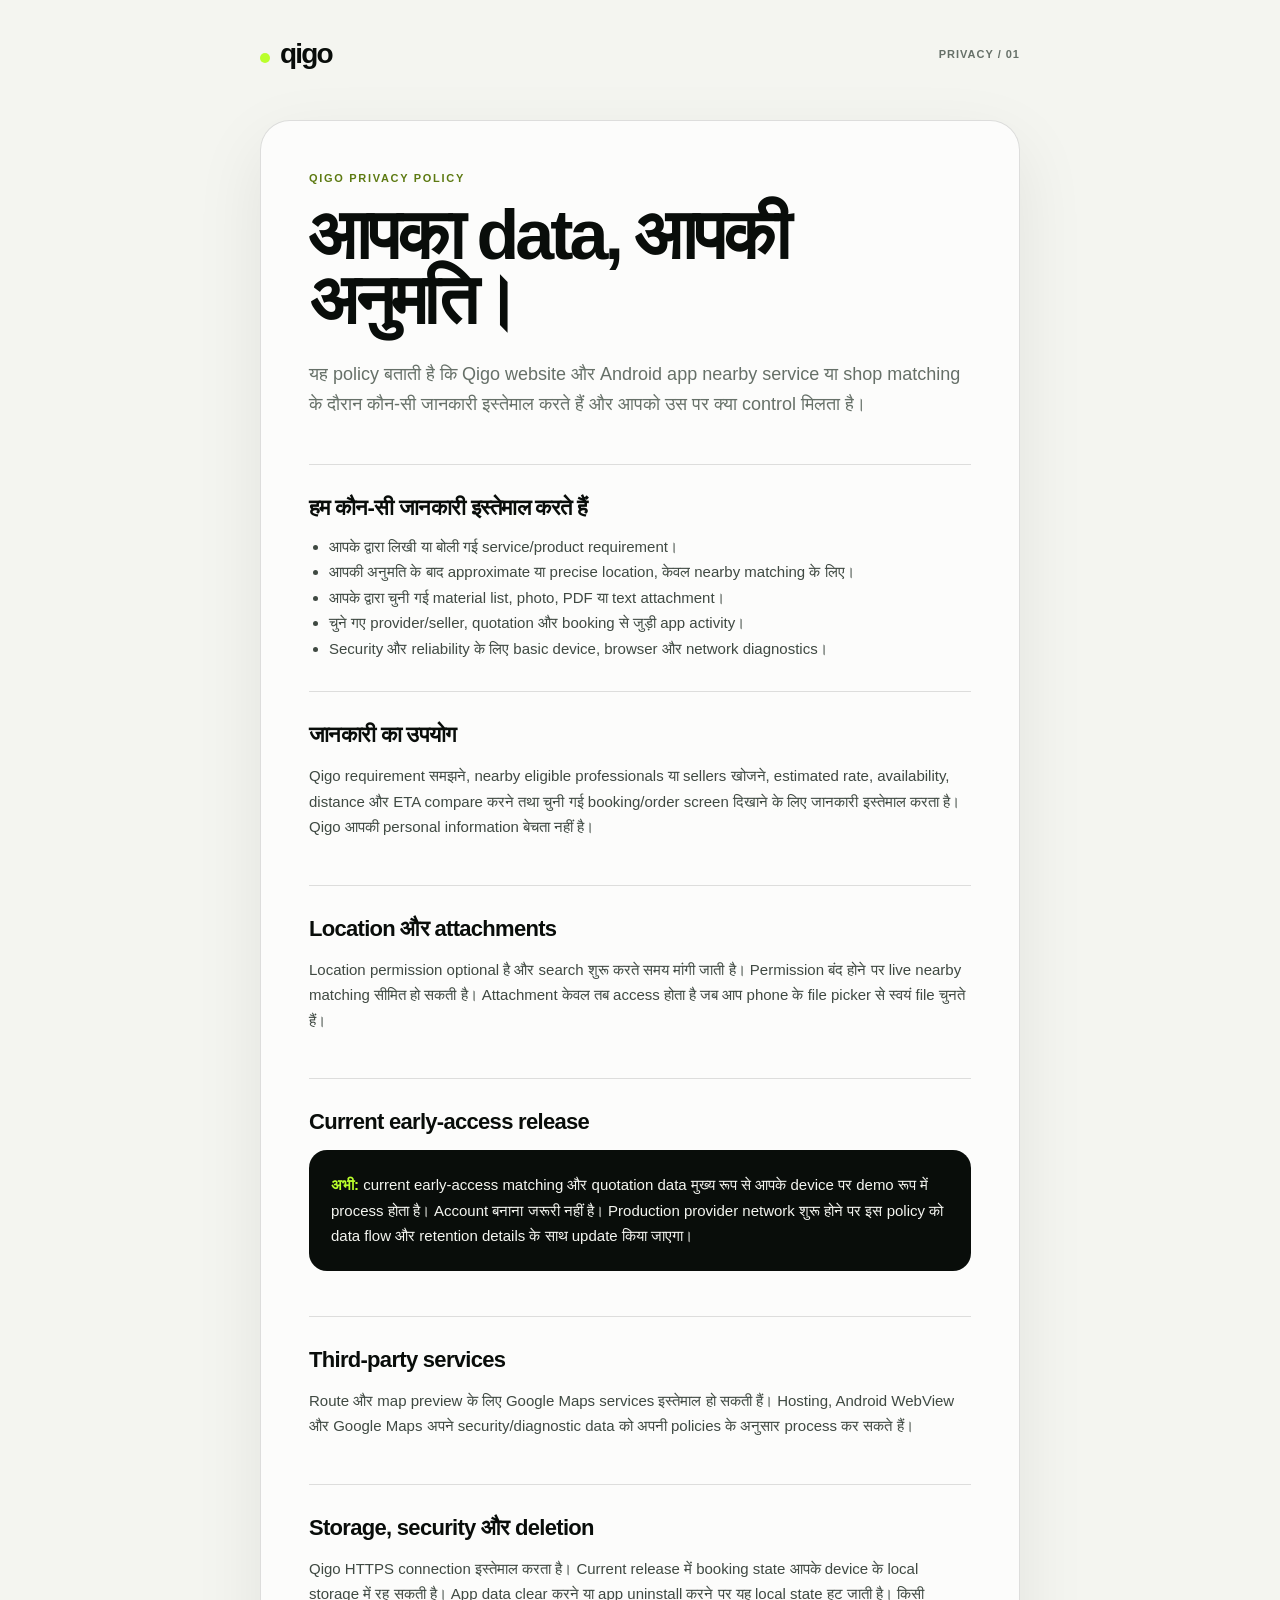
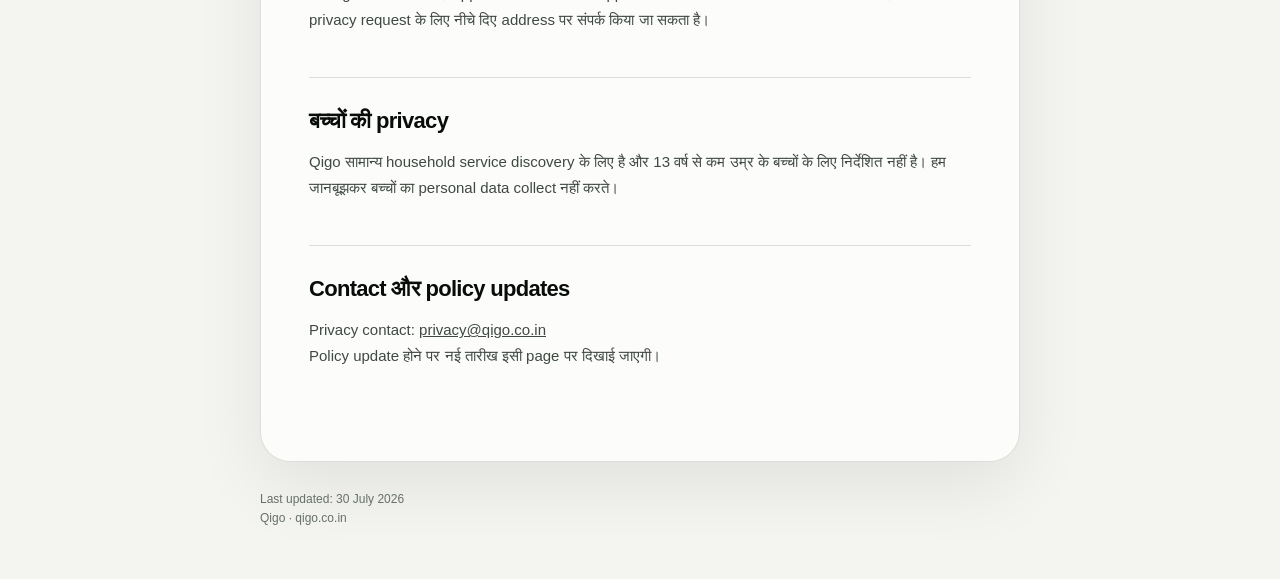
==== privacy.html @ cae8e3e9 "Add Qigo Play Store privacy policy" ====
<!doctype html>
<html lang="hi">
  <head>
    <meta charset="utf-8" />
    <meta name="viewport" content="width=device-width, initial-scale=1" />
    <meta name="theme-color" content="#0a0d0b" />
    <meta name="robots" content="index,follow" />
    <title>Qigo Privacy Policy</title>
    <style>
      :root {
        color-scheme: light;
        --ink: #090d0a;
        --muted: #667068;
        --line: rgba(9, 13, 10, 0.13);
        --canvas: #f4f5f0;
        --signal: #baff2c;
        font-family: Arial, sans-serif;
      }
      * { box-sizing: border-box; }
      body {
        margin: 0;
        background: var(--canvas);
        color: var(--ink);
      }
      header, article, footer {
        width: min(100% - 36px, 760px);
        margin-inline: auto;
      }
      header {
        padding: 38px 0 50px;
        display: flex;
        align-items: center;
        justify-content: space-between;
      }
      .brand {
        color: inherit;
        font-size: 28px;
        font-weight: 900;
        text-decoration: none;
        letter-spacing: -1.8px;
      }
      .brand::before {
        content: "";
        display: inline-block;
        width: 10px;
        height: 10px;
        margin-right: 10px;
        border-radius: 50%;
        background: var(--signal);
      }
      header span {
        color: var(--muted);
        font-size: 11px;
        font-weight: 800;
        letter-spacing: 1px;
      }
      article {
        padding: 48px;
        border: 1px solid var(--line);
        border-radius: 30px;
        background: rgba(255, 255, 255, 0.72);
        box-shadow: 0 24px 70px rgba(9, 13, 10, 0.08);
      }
      .eyebrow {
        margin: 0 0 15px;
        color: #5d7a12;
        font-size: 11px;
        font-weight: 900;
        letter-spacing: 1.7px;
      }
      h1 {
        max-width: 620px;
        margin: 0;
        font-size: clamp(40px, 8vw, 70px);
        line-height: 0.94;
        letter-spacing: -4px;
      }
      .intro {
        margin: 26px 0 44px;
        color: var(--muted);
        font-size: 18px;
        line-height: 1.65;
      }
      section {
        padding: 30px 0;
        border-top: 1px solid var(--line);
      }
      h2 {
        margin: 0 0 13px;
        font-size: 22px;
        letter-spacing: -0.7px;
      }
      p, li {
        color: #3f4942;
        font-size: 15px;
        line-height: 1.7;
      }
      ul { margin: 12px 0 0; padding-left: 20px; }
      .notice {
        padding: 22px;
        border-radius: 18px;
        background: var(--ink);
        color: #f4f5f0;
      }
      .notice strong { color: var(--signal); }
      a { color: inherit; }
      footer {
        padding: 28px 0 50px;
        color: var(--muted);
        font-size: 12px;
        line-height: 1.6;
      }
      @media (max-width: 620px) {
        article { padding: 28px 22px; border-radius: 24px; }
        header { padding: 24px 0 34px; }
        h1 { letter-spacing: -2.5px; }
      }
    </style>
  </head>
  <body>
    <header>
      <a class="brand" href="/">qigo</a>
      <span>PRIVACY / 01</span>
    </header>

    <article>
      <p class="eyebrow">QIGO PRIVACY POLICY</p>
      <h1>आपका data, आपकी अनुमति।</h1>
      <p class="intro">
        यह policy बताती है कि Qigo website और Android app nearby service या shop matching के दौरान
        कौन-सी जानकारी इस्तेमाल करते हैं और आपको उस पर क्या control मिलता है।
      </p>

      <section>
        <h2>हम कौन-सी जानकारी इस्तेमाल करते हैं</h2>
        <ul>
          <li>आपके द्वारा लिखी या बोली गई service/product requirement।</li>
          <li>आपकी अनुमति के बाद approximate या precise location, केवल nearby matching के लिए।</li>
          <li>आपके द्वारा चुनी गई material list, photo, PDF या text attachment।</li>
          <li>चुने गए provider/seller, quotation और booking से जुड़ी app activity।</li>
          <li>Security और reliability के लिए basic device, browser और network diagnostics।</li>
        </ul>
      </section>

      <section>
        <h2>जानकारी का उपयोग</h2>
        <p>
          Qigo requirement समझने, nearby eligible professionals या sellers खोजने, estimated rate,
          availability, distance और ETA compare करने तथा चुनी गई booking/order screen दिखाने के लिए
          जानकारी इस्तेमाल करता है। Qigo आपकी personal information बेचता नहीं है।
        </p>
      </section>

      <section>
        <h2>Location और attachments</h2>
        <p>
          Location permission optional है और search शुरू करते समय मांगी जाती है। Permission बंद होने पर
          live nearby matching सीमित हो सकती है। Attachment केवल तब access होता है जब आप phone के file
          picker से स्वयं file चुनते हैं।
        </p>
      </section>

      <section>
        <h2>Current early-access release</h2>
        <p class="notice">
          <strong>अभी:</strong> current early-access matching और quotation data मुख्य रूप से आपके device
          पर demo रूप में process होता है। Account बनाना जरूरी नहीं है। Production provider network
          शुरू होने पर इस policy को data flow और retention details के साथ update किया जाएगा।
        </p>
      </section>

      <section>
        <h2>Third-party services</h2>
        <p>
          Route और map preview के लिए Google Maps services इस्तेमाल हो सकती हैं। Hosting, Android WebView
          और Google Maps अपने security/diagnostic data को अपनी policies के अनुसार process कर सकते हैं।
        </p>
      </section>

      <section>
        <h2>Storage, security और deletion</h2>
        <p>
          Qigo HTTPS connection इस्तेमाल करता है। Current release में booking state आपके device के local
          storage में रह सकती है। App data clear करने या app uninstall करने पर यह local state हट जाती है।
          किसी privacy request के लिए नीचे दिए address पर संपर्क किया जा सकता है।
        </p>
      </section>

      <section>
        <h2>बच्चों की privacy</h2>
        <p>
          Qigo सामान्य household service discovery के लिए है और 13 वर्ष से कम उम्र के बच्चों के लिए
          निर्देशित नहीं है। हम जानबूझकर बच्चों का personal data collect नहीं करते।
        </p>
      </section>

      <section>
        <h2>Contact और policy updates</h2>
        <p>
          Privacy contact: <a href="mailto:privacy@qigo.co.in">privacy@qigo.co.in</a><br />
          Policy update होने पर नई तारीख इसी page पर दिखाई जाएगी।
        </p>
      </section>
    </article>

    <footer>
      Last updated: 30 July 2026<br />
      Qigo · qigo.co.in
    </footer>
  </body>
</html>
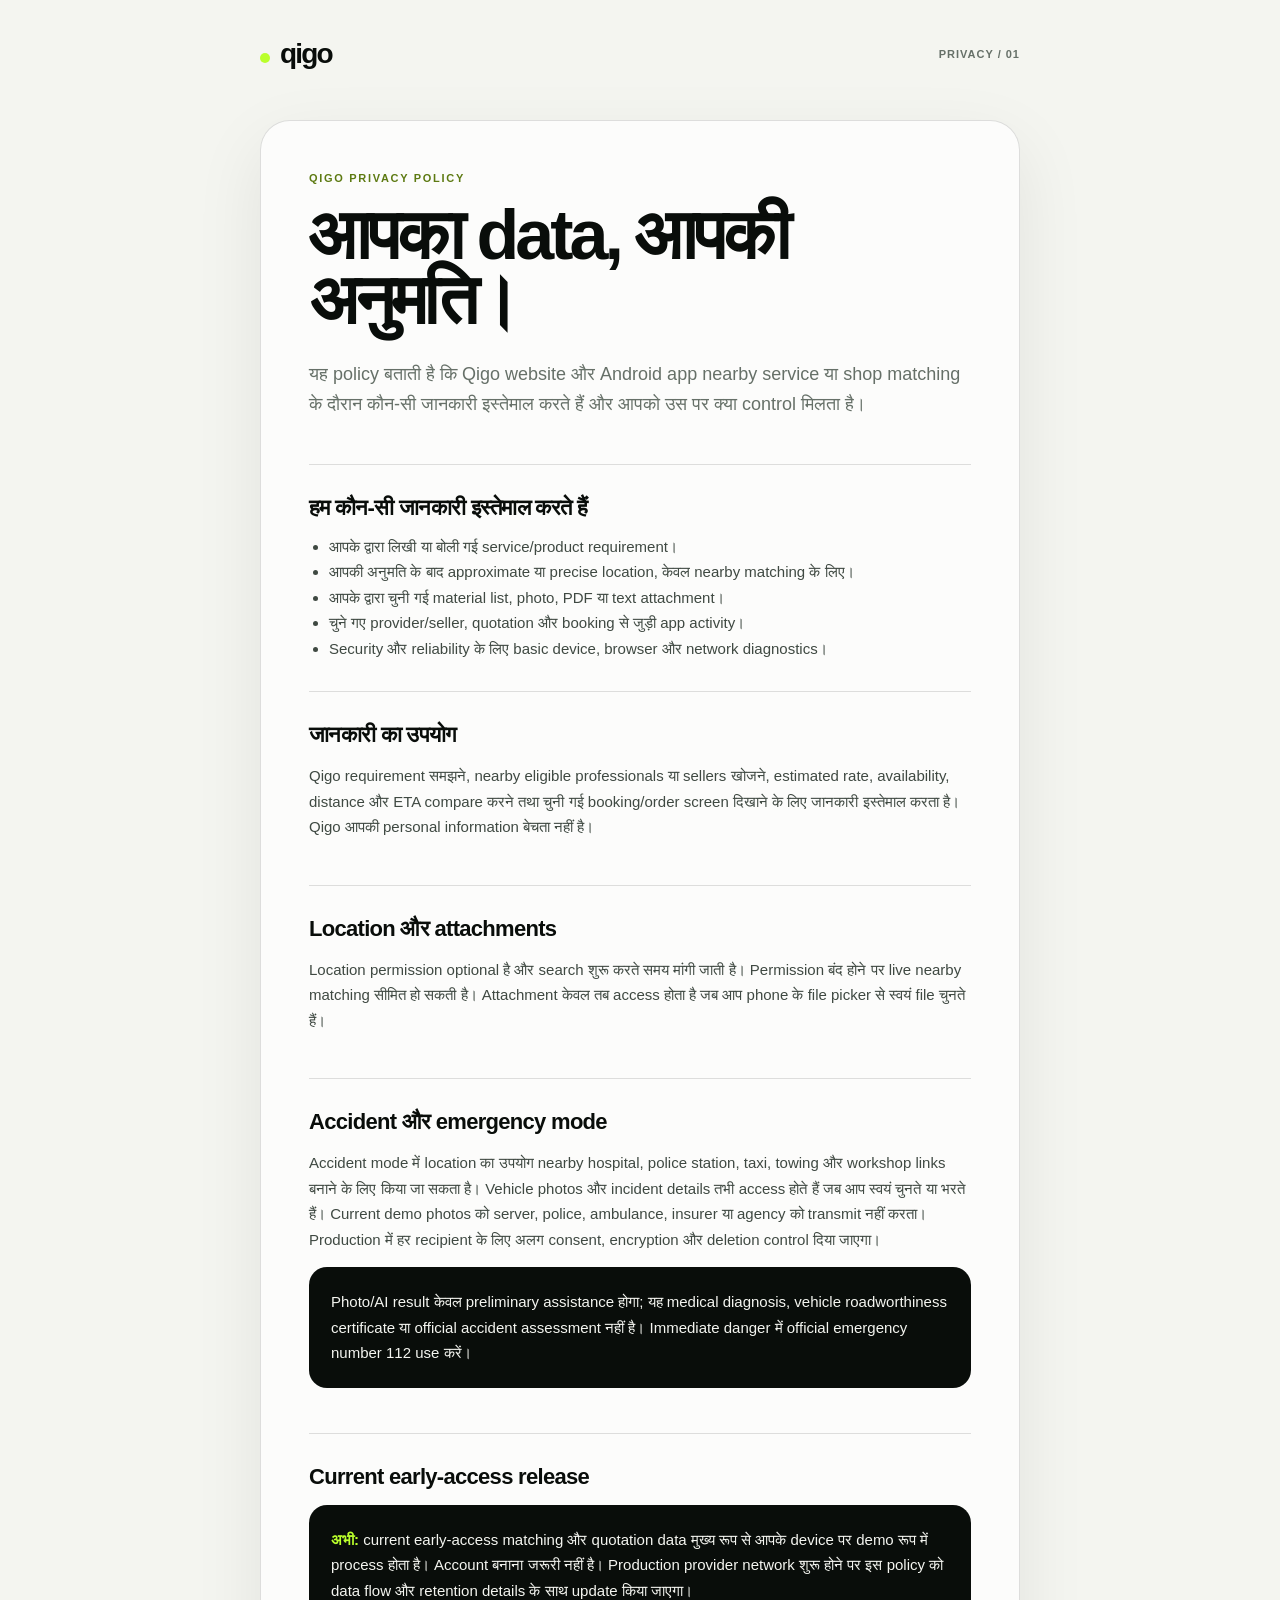
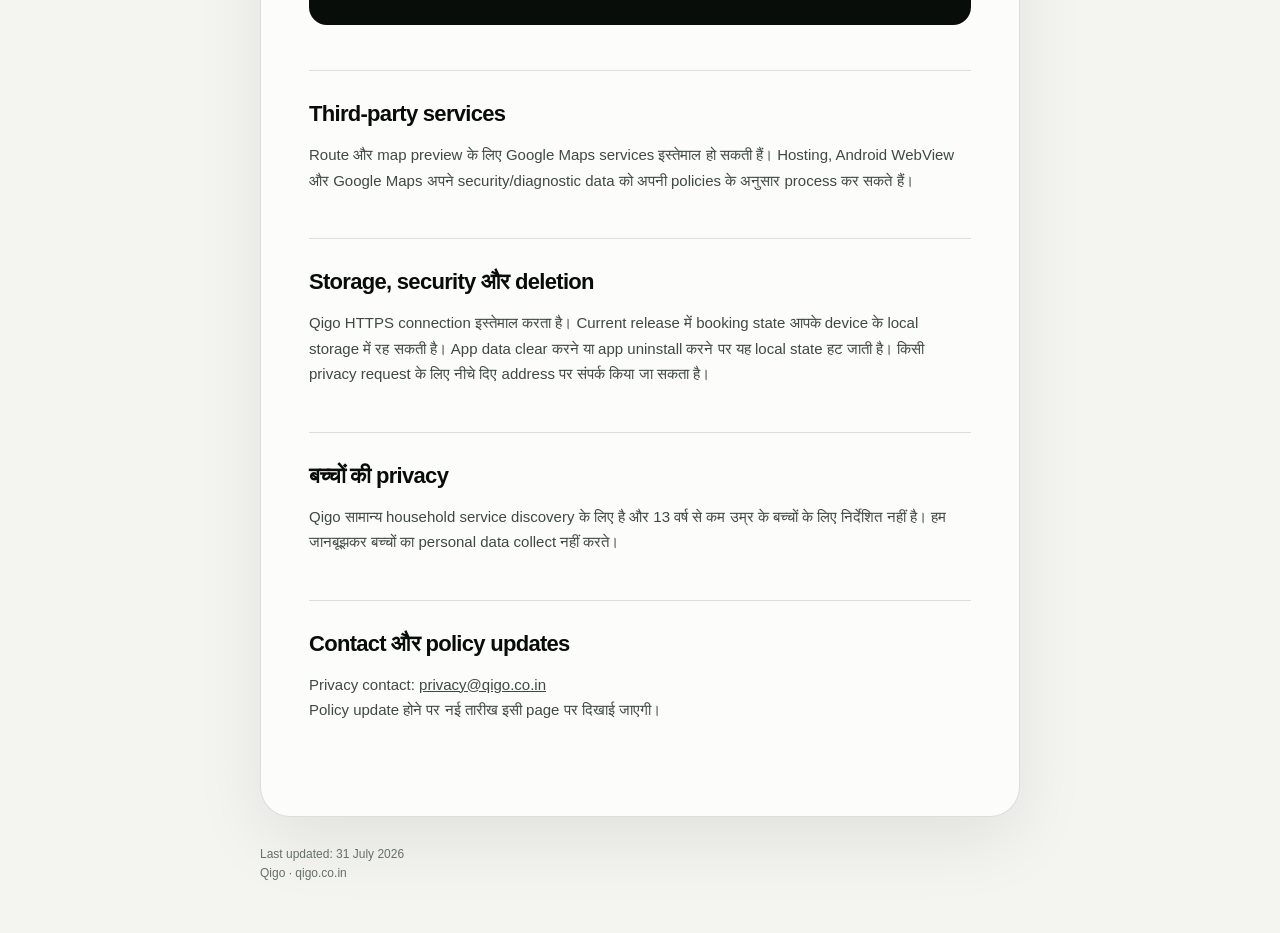
==== commit 818249d6: "Add accident emergency support flow" ====
--- a/privacy.html
+++ b/privacy.html
@@ -161,6 +161,22 @@
       </section>
 
       <section>
+        <h2>Accident और emergency mode</h2>
+        <p>
+          Accident mode में location का उपयोग nearby hospital, police station, taxi, towing और workshop
+          links बनाने के लिए किया जा सकता है। Vehicle photos और incident details तभी access होते हैं जब
+          आप स्वयं चुनते या भरते हैं। Current demo photos को server, police, ambulance, insurer या agency
+          को transmit नहीं करता। Production में हर recipient के लिए अलग consent, encryption और deletion
+          control दिया जाएगा।
+        </p>
+        <p class="notice">
+          Photo/AI result केवल preliminary assistance होगा; यह medical diagnosis, vehicle roadworthiness
+          certificate या official accident assessment नहीं है। Immediate danger में official emergency
+          number 112 use करें।
+        </p>
+      </section>
+
+      <section>
         <h2>Current early-access release</h2>
         <p class="notice">
           <strong>अभी:</strong> current early-access matching और quotation data मुख्य रूप से आपके device
@@ -204,7 +220,7 @@
     </article>
 
     <footer>
-      Last updated: 30 July 2026<br />
+      Last updated: 31 July 2026<br />
       Qigo · qigo.co.in
     </footer>
   </body>
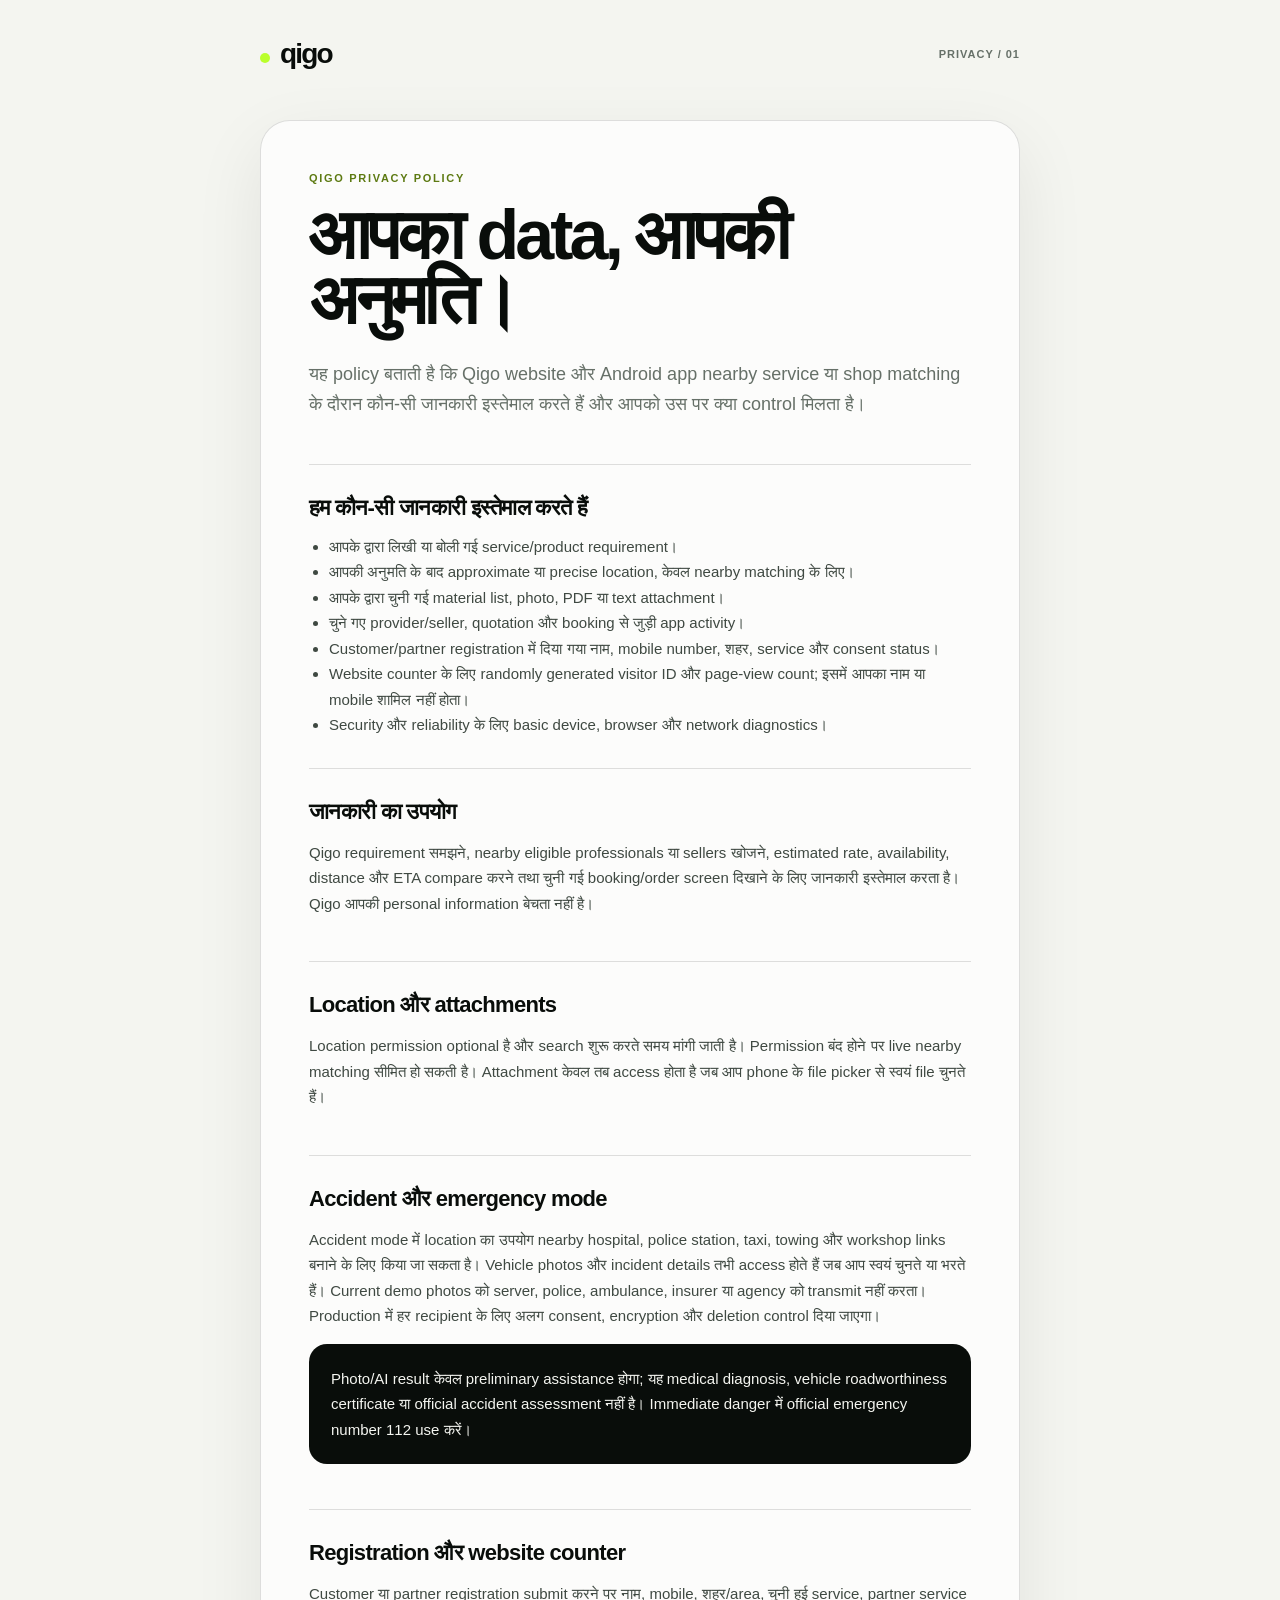
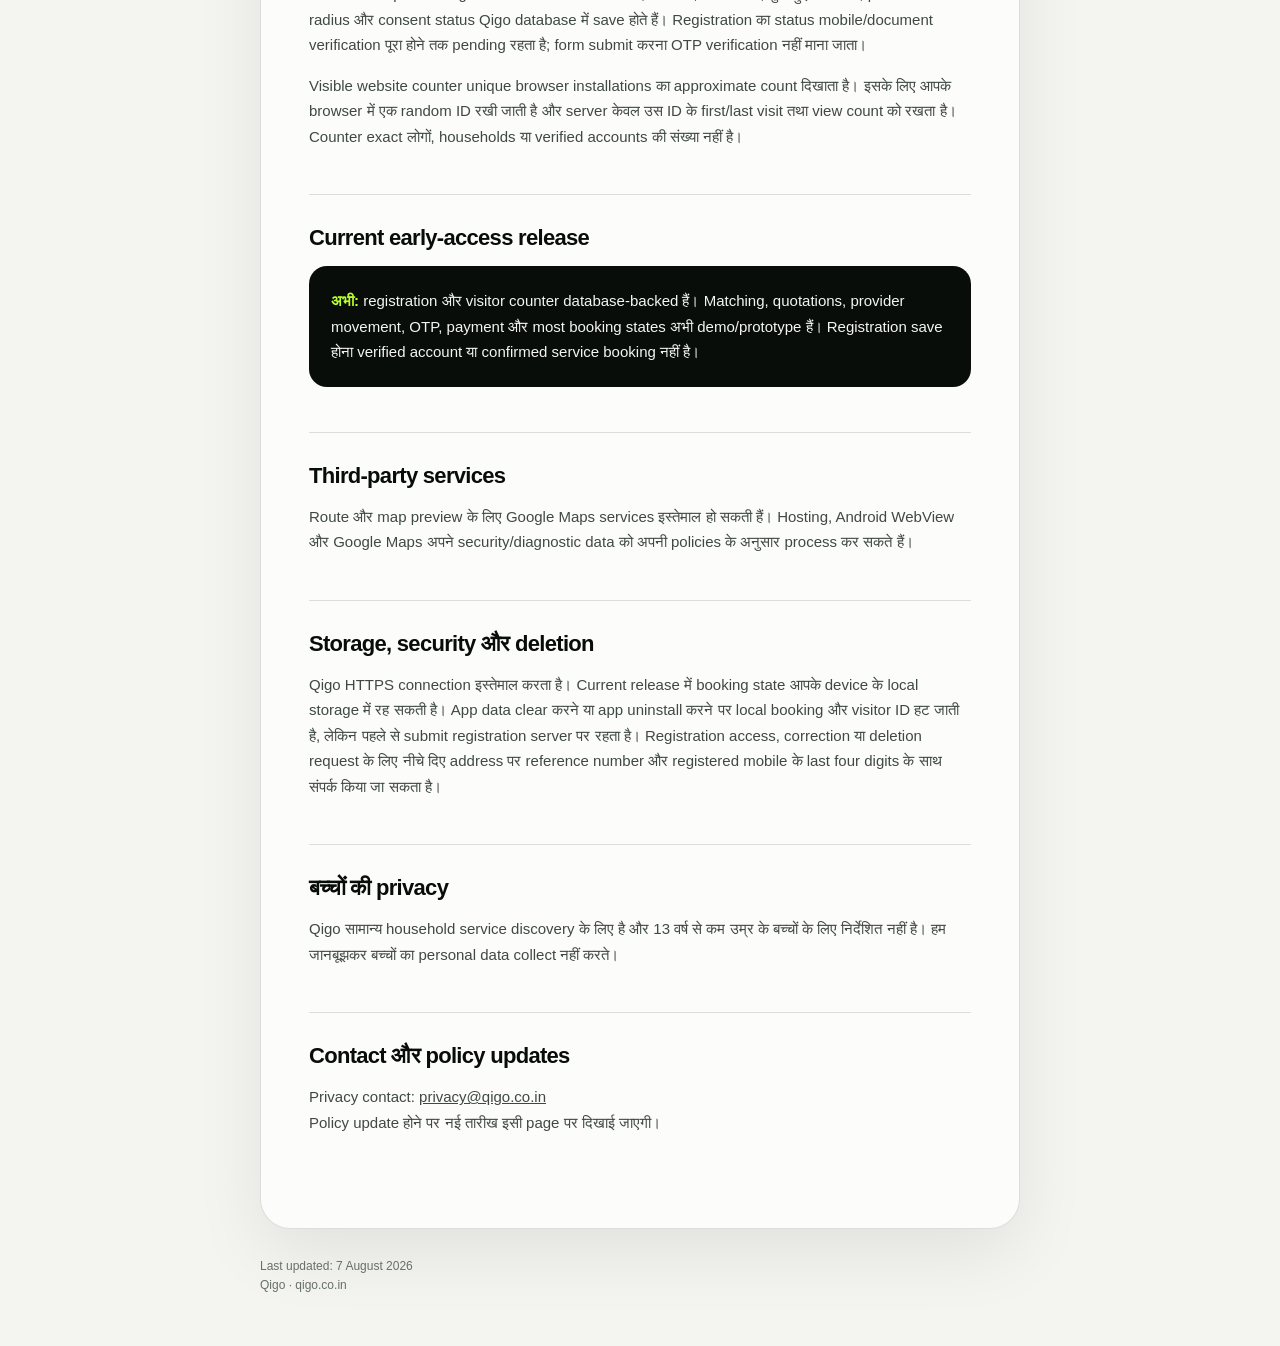
==== commit c4b13606: "Show visitor counter and registrations" ====
--- a/privacy.html
+++ b/privacy.html
@@ -138,6 +138,8 @@
           <li>आपकी अनुमति के बाद approximate या precise location, केवल nearby matching के लिए।</li>
           <li>आपके द्वारा चुनी गई material list, photo, PDF या text attachment।</li>
           <li>चुने गए provider/seller, quotation और booking से जुड़ी app activity।</li>
+          <li>Customer/partner registration में दिया गया नाम, mobile number, शहर, service और consent status।</li>
+          <li>Website counter के लिए randomly generated visitor ID और page-view count; इसमें आपका नाम या mobile शामिल नहीं होता।</li>
           <li>Security और reliability के लिए basic device, browser और network diagnostics।</li>
         </ul>
       </section>
@@ -177,11 +179,26 @@
       </section>
 
       <section>
+        <h2>Registration और website counter</h2>
+        <p>
+          Customer या partner registration submit करने पर नाम, mobile, शहर/area, चुनी हुई service,
+          partner service radius और consent status Qigo database में save होते हैं। Registration का
+          status mobile/document verification पूरा होने तक pending रहता है; form submit करना OTP
+          verification नहीं माना जाता।
+        </p>
+        <p>
+          Visible website counter unique browser installations का approximate count दिखाता है। इसके लिए
+          आपके browser में एक random ID रखी जाती है और server केवल उस ID के first/last visit तथा view count
+          को रखता है। Counter exact लोगों, households या verified accounts की संख्या नहीं है।
+        </p>
+      </section>
+
+      <section>
         <h2>Current early-access release</h2>
         <p class="notice">
-          <strong>अभी:</strong> current early-access matching और quotation data मुख्य रूप से आपके device
-          पर demo रूप में process होता है। Account बनाना जरूरी नहीं है। Production provider network
-          शुरू होने पर इस policy को data flow और retention details के साथ update किया जाएगा।
+          <strong>अभी:</strong> registration और visitor counter database-backed हैं। Matching, quotations,
+          provider movement, OTP, payment और most booking states अभी demo/prototype हैं। Registration save
+          होना verified account या confirmed service booking नहीं है।
         </p>
       </section>
 
@@ -197,8 +214,10 @@
         <h2>Storage, security और deletion</h2>
         <p>
           Qigo HTTPS connection इस्तेमाल करता है। Current release में booking state आपके device के local
-          storage में रह सकती है। App data clear करने या app uninstall करने पर यह local state हट जाती है।
-          किसी privacy request के लिए नीचे दिए address पर संपर्क किया जा सकता है।
+          storage में रह सकती है। App data clear करने या app uninstall करने पर local booking और visitor ID
+          हट जाती है, लेकिन पहले से submit registration server पर रहता है। Registration access, correction
+          या deletion request के लिए नीचे दिए address पर reference number और registered mobile के last four
+          digits के साथ संपर्क किया जा सकता है।
         </p>
       </section>
 
@@ -220,7 +239,7 @@
     </article>
 
     <footer>
-      Last updated: 31 July 2026<br />
+      Last updated: 7 August 2026<br />
       Qigo · qigo.co.in
     </footer>
   </body>
